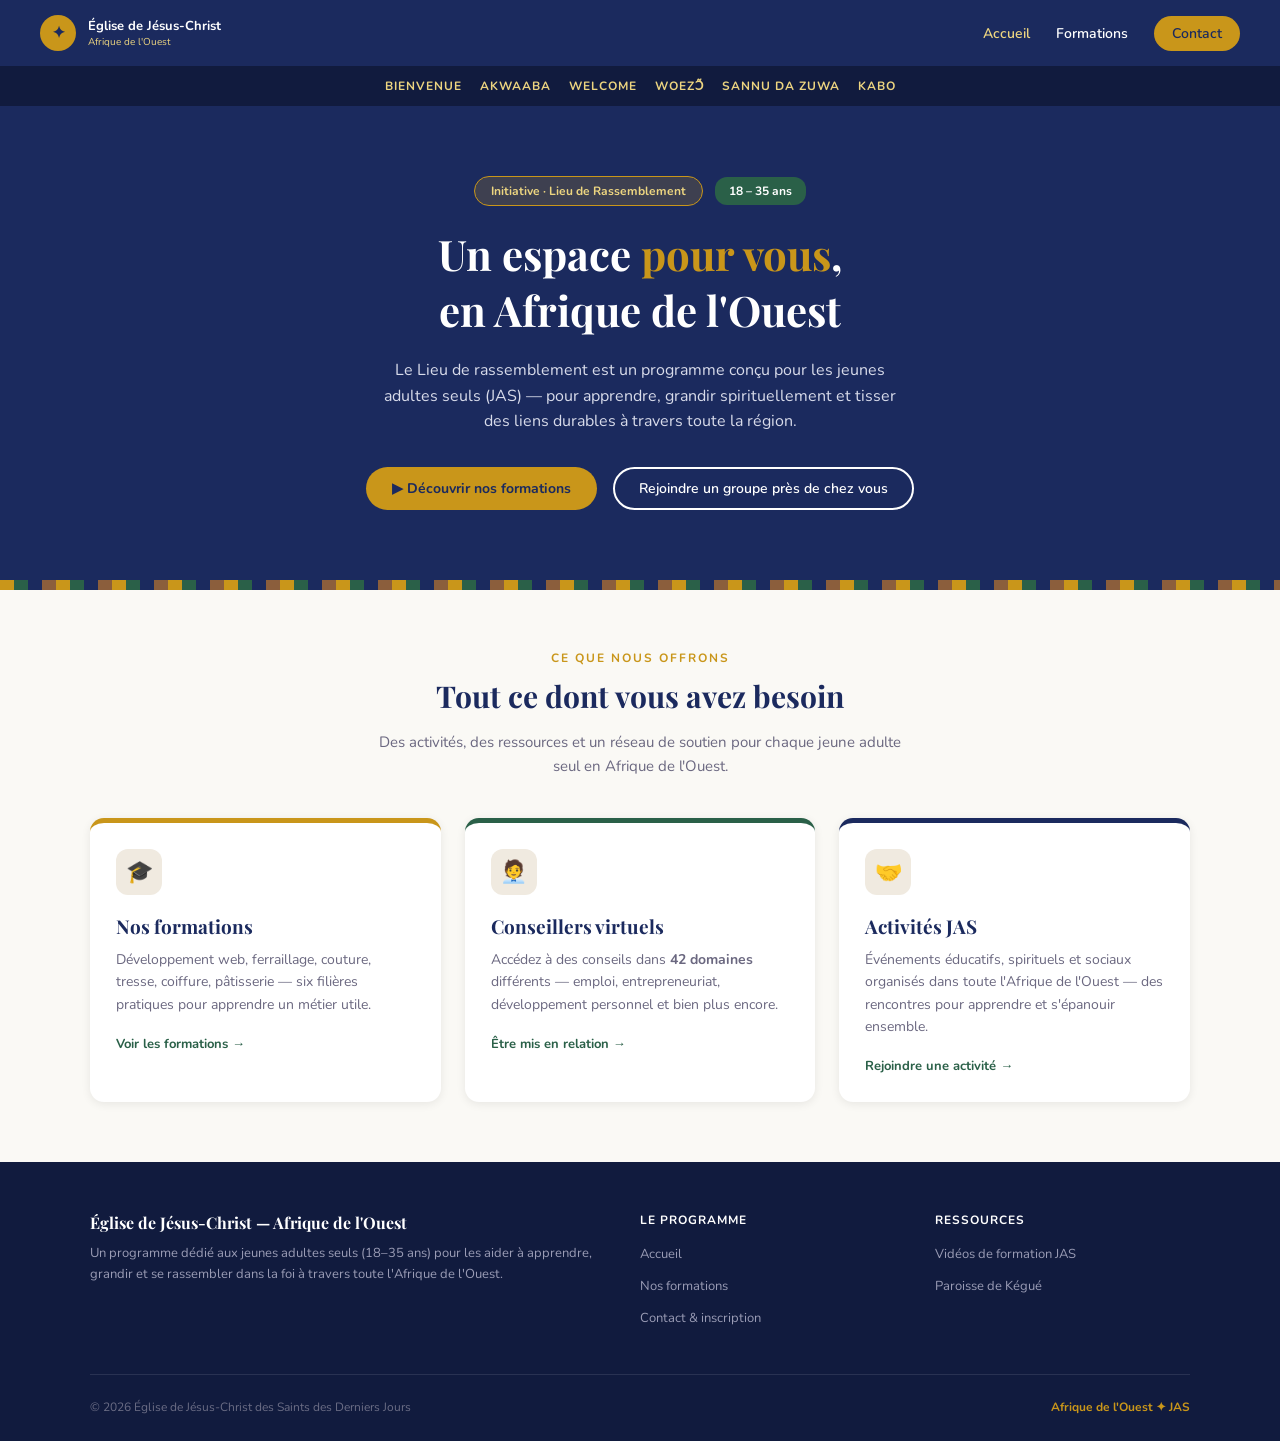
==== Nouveau dossier/index.html @ 0c87957f "add a new directory" ====
<!DOCTYPE html>
<html lang="fr">
<head>
  <meta charset="UTF-8">
  <meta name="viewport" content="width=device-width, initial-scale=1.0">
  <title>Lieu de rassemblement — Jeunes Adultes Seuls, Afrique de l'Ouest</title>
  <meta name="description" content="Le Lieu de rassemblement est un programme pour les jeunes adultes seuls (18-35 ans) en Afrique de l'Ouest : activités, ressources et accompagnement.">
  <link href="https://fonts.googleapis.com/css2?family=Playfair+Display:wght@400;700;900&family=Nunito:wght@300;400;600;700&display=swap" rel="stylesheet">
  <link rel="stylesheet" href="style.css">
</head>
<body>

<!-- ─── NAVBAR ─── -->
<nav>
  <a href="index.html" class="nav-logo">
    <div class="nav-logo-icon">✦</div>
    <div>
      <div class="nav-logo-main">Église de Jésus-Christ</div>
      <div class="nav-logo-sub">Afrique de l'Ouest</div>
    </div>
  </a>
  <ul class="nav-links">
    <li><a href="index.html" class="active">Accueil</a></li>
    <li><a href="formations.html">Formations</a></li>
    <li><a href="contact.html" class="nav-cta">Contact</a></li>
  </ul>
</nav>

<!-- ─── BANDEAU DE BIENVENUE ─── -->
<!-- ⚠️ Ces mots sont un essai de "bienvenue" dans plusieurs langues
     d'Afrique de l'Ouest, à vérifier / corriger avant de rendre le devoir -->
<div class="bandeau-bienvenue">
  <span class="bandeau-mot">Bienvenue</span>
  <span class="bandeau-mot">Akwaaba</span>
  <span class="bandeau-mot">Welcome</span>
  <span class="bandeau-mot">Woezɔ̃</span>
  <span class="bandeau-mot">Sannu da zuwa</span>
  <span class="bandeau-mot">Kabo</span>
</div>

<!-- ─── HERO ─── -->
<section class="hero">
  <div class="hero-badge">Initiative · Lieu de Rassemblement</div>
  <span class="hero-age">18 – 35 ans</span>
  <h1>Un espace <em>pour vous</em>,<br>en Afrique de l'Ouest</h1>
  <p class="hero-sub">
    Le Lieu de rassemblement est un programme conçu pour les jeunes adultes seuls (JAS) —
    pour apprendre, grandir spirituellement et tisser des liens durables à travers toute la région.
  </p>
  <div class="hero-actions">
    <a href="formations.html" class="btn-primary">▶ Découvrir nos formations</a>
    <a href="contact.html" class="btn-outline">Rejoindre un groupe près de chez vous</a>
  </div>
</section>

<div class="kente"></div>

<!-- ─── OFFRES ─── -->
<section class="cards-section">
  <div class="cards-hd">
    <div class="section-label">Ce que nous offrons</div>
    <h2 class="section-title">Tout ce dont vous avez besoin</h2>
    <p class="section-desc">Des activités, des ressources et un réseau de soutien pour chaque jeune adulte seul en Afrique de l'Ouest.</p>
  </div>
  <div class="cards-grid">

    <div class="card">
      <div class="card-icon">🎓</div>
      <h3>Nos formations</h3>
      <p>Développement web, ferraillage, couture, tresse, coiffure, pâtisserie — six filières pratiques pour apprendre un métier utile.</p>
      <a href="formations.html" class="card-link">Voir les formations →</a>
    </div>

    <div class="card card-green">
      <div class="card-icon">🧑‍💼</div>
      <h3>Conseillers virtuels</h3>
      <p>Accédez à des conseils dans <strong>42 domaines</strong> différents — emploi, entrepreneuriat, développement personnel et bien plus encore.</p>
      <a href="contact.html" class="card-link">Être mis en relation →</a>
    </div>

    <div class="card card-navy">
      <div class="card-icon">🤝</div>
      <h3>Activités JAS</h3>
      <p>Événements éducatifs, spirituels et sociaux organisés dans toute l'Afrique de l'Ouest — des rencontres pour apprendre et s'épanouir ensemble.</p>
      <a href="contact.html" class="card-link">Rejoindre une activité →</a>
    </div>

  </div>
</section>

<!-- ─── PIED DE PAGE ─── -->
<footer>
  <div class="footer-inner">
    <div class="footer-top">
      <div class="fbrand">
        <h4>Église de Jésus-Christ — Afrique de l'Ouest</h4>
        <p>Un programme dédié aux jeunes adultes seuls (18–35 ans) pour les aider à apprendre, grandir et se rassembler dans la foi à travers toute l'Afrique de l'Ouest.</p>
      </div>
      <div class="fcol">
        <h5>Le programme</h5>
        <ul>
          <li><a href="index.html">Accueil</a></li>
          <li><a href="formations.html">Nos formations</a></li>
          <li><a href="contact.html">Contact &amp; inscription</a></li>
        </ul>
      </div>
      <div class="fcol">
        <h5>Ressources</h5>
        <ul>
          <li><a href="https://www.youtube.com/playlist?list=PLsImnSnI11I7fehPz9nurvhtqoldoaC2j" target="_blank" rel="noopener">Vidéos de formation JAS</a></li>
          <li><a href="https://maps.app.goo.gl/mae8pg2AJkW2jbD5A" target="_blank" rel="noopener">Paroisse de Kégué</a></li>
        </ul>
      </div>
    </div>
    <div class="footer-bot">
      <span>© 2026 Église de Jésus-Christ des Saints des Derniers Jours</span>
      <span class="accent">Afrique de l'Ouest ✦ JAS</span>
    </div>
  </div>
</footer>

</body>
</html>
---- Nouveau dossier/style.css ----
/* =========================================================
   Lieu de rassemblement — Jeunes Adultes Seuls (Afrique de l'Ouest)
   Feuille de style commune — index.html / a-propos.html / contact.html

   Palette de couleurs utilisée dans tout le site
   (pas de variables CSS pour l'instant, donc on recopie
   ces codes directement dans chaque règle) :
   - Bleu nuit (navy)   : #1B2A5E
   - Bleu nuit foncé    : #111B3E
   - Doré (gold)        : #C9961A
   - Doré clair         : #EDD580
   - Vert               : #2A6048
   - Fond crème         : #FAF9F5
   - Fond crème foncé   : #F0EAE0
   - Texte gris foncé   : #6B6880
   ========================================================= */

* {
  margin: 0;
  padding: 0;
  box-sizing: border-box;
}

body {
  font-family: 'Nunito', sans-serif;
  background-color: #FAF9F5;
  color: #181828;
}

/* ───────────────── BARRE DE NAVIGATION ─────────────────
   Flexbox : le logo à gauche, les liens à droite,
   tout centré verticalement */
nav {
  background-color: #1B2A5E;
  display: flex;
  justify-content: space-between;
  align-items: center;
  padding: 15px 40px;
}

.nav-logo {
  display: flex;
  align-items: center;
  gap: 12px;
  text-decoration: none;
}

.nav-logo-icon {
  width: 36px;
  height: 36px;
  background-color: #C9961A;
  border-radius: 50%;
  display: flex;
  align-items: center;
  justify-content: center;
  font-weight: bold;
  color: #1B2A5E;
}

.nav-logo-main {
  font-size: 13px;
  font-weight: bold;
  color: #FFFFFF;
}

.nav-logo-sub {
  font-size: 10px;
  color: #EDD580;
}

.nav-links {
  display: flex;
  align-items: center;
  gap: 26px;
  list-style: none;
}

.nav-links a {
  color: #FFFFFF;
  text-decoration: none;
  font-size: 14px;
  font-weight: 600;
}

.nav-links a:hover {
  color: #C9961A;
}

.nav-links a.active {
  color: #EDD580;
}

.nav-links .nav-cta {
  background-color: #C9961A;
  color: #1B2A5E;
  padding: 8px 18px;
  border-radius: 20px;
}

/* ───────────────── BANDEAU DE BIENVENUE ─────────────────
   Pas d'animation : les mots s'affichent simplement les uns
   à côté des autres et passent à la ligne si besoin
   (flex-wrap: wrap) */
.bandeau-bienvenue {
  background-color: #111B3E;
  padding: 12px 20px;
  display: flex;
  flex-wrap: wrap;
  justify-content: center;
  gap: 18px;
}

.bandeau-mot {
  color: #EDD580;
  font-size: 12px;
  font-weight: bold;
  text-transform: uppercase;
  letter-spacing: 1px;
}

/* ───────────────── HERO (page d'accueil) ─────────────────
   Fond de couleur unie, tout centré avec text-align */
.hero {
  background-color: #1B2A5E;
  padding: 70px 40px;
  text-align: center;
}

.hero-badge {
  display: inline-block;
  background-color: rgba(201, 150, 26, 0.2);
  border: 1px solid #C9961A;
  color: #EDD580;
  font-size: 12px;
  font-weight: bold;
  padding: 6px 16px;
  border-radius: 20px;
  margin-bottom: 20px;
}

.hero-age {
  display: inline-block;
  background-color: #2A6048;
  color: #FFFFFF;
  font-size: 12px;
  font-weight: bold;
  padding: 6px 14px;
  border-radius: 12px;
  margin-bottom: 20px;
  margin-left: 8px;
}

.hero h1 {
  font-family: 'Playfair Display', serif;
  font-size: 42px;
  color: #FFFFFF;
  margin-bottom: 20px;
}

.hero h1 em {
  color: #C9961A;
  font-style: normal;
}

.hero-sub {
  font-size: 16px;
  color: #D8DBEA;
  max-width: 540px;
  margin: 0 auto 32px auto;
  line-height: 1.6;
}

.hero-actions {
  display: flex;
  gap: 16px;
  justify-content: center;
  flex-wrap: wrap;
}

/* ───────────────── PETIT EN-TÊTE (pages secondaires) ───────────────── */
.page-header {
  background-color: #1B2A5E;
  padding: 50px 40px;
  text-align: center;
}

.page-header h1 {
  font-family: 'Playfair Display', serif;
  font-size: 34px;
  color: #FFFFFF;
  margin-bottom: 14px;
}

.page-header p {
  font-size: 15px;
  color: #D8DBEA;
  max-width: 540px;
  margin: 0 auto;
  line-height: 1.6;
}

/* ───────────────── BOUTONS ───────────────── */
.btn-primary {
  background-color: #C9961A;
  color: #1B2A5E;
  font-size: 14px;
  font-weight: bold;
  padding: 12px 26px;
  border-radius: 30px;
  text-decoration: none;
  display: inline-block;
  border: none;
}

.btn-primary:hover {
  background-color: #EDD580;
}

.btn-outline {
  background-color: transparent;
  border: 2px solid #FFFFFF;
  color: #FFFFFF;
  font-size: 14px;
  font-weight: 600;
  padding: 10px 24px;
  border-radius: 30px;
  text-decoration: none;
  display: inline-block;
}

.btn-outline:hover {
  background-color: #FFFFFF;
  color: #1B2A5E;
}

.btn-green {
  background-color: #2A6048;
  color: #FFFFFF;
  font-size: 14px;
  font-weight: bold;
  padding: 12px 26px;
  border-radius: 30px;
  text-decoration: none;
  display: inline-block;
  border: none;
}

.btn-green:hover {
  background-color: #3D7D5F;
}

/* ───────────────── LISERÉ DE COULEUR ─────────────────
   Un simple dégradé répété, façon tissu kente */
.kente {
  height: 10px;
  background: repeating-linear-gradient(
    90deg,
    #C9961A 0px, #C9961A 14px,
    #2A6048 14px, #2A6048 28px,
    #1B2A5E 28px, #1B2A5E 42px,
    #8B5E3C 42px, #8B5E3C 56px
  );
}

/* ───────────────── TITRES DE SECTION ───────────────── */
.section-label {
  font-size: 12px;
  font-weight: bold;
  color: #C9961A;
  text-transform: uppercase;
  letter-spacing: 2px;
  margin-bottom: 10px;
}

.section-title {
  font-family: 'Playfair Display', serif;
  font-size: 30px;
  font-weight: bold;
  color: #1B2A5E;
  margin-bottom: 14px;
}

.section-desc {
  font-size: 15px;
  color: #6B6880;
  max-width: 540px;
  line-height: 1.6;
}

/* ───────────────── SECTION "CARTES" (page d'accueil) ─────────────────
   CSS Grid à 3 colonnes égales */
.cards-section {
  padding: 60px 40px;
}

.cards-hd {
  text-align: center;
  margin-bottom: 40px;
}

.cards-hd .section-desc {
  margin: 0 auto;
}

.cards-grid {
  display: grid;
  grid-template-columns: repeat(3, 1fr);
  gap: 24px;
  max-width: 1100px;
  margin: 0 auto;
}

.card {
  background-color: #FFFFFF;
  border-radius: 14px;
  padding: 26px;
  box-shadow: 0 2px 10px rgba(0, 0, 0, 0.08);
  border-top: 5px solid #C9961A;
}

.card.card-green {
  border-top-color: #2A6048;
}

.card.card-navy {
  border-top-color: #1B2A5E;
}

.card-icon {
  width: 46px;
  height: 46px;
  border-radius: 12px;
  background-color: #F0EAE0;
  display: flex;
  align-items: center;
  justify-content: center;
  font-size: 22px;
  margin-bottom: 18px;
}

.card h3 {
  font-family: 'Playfair Display', serif;
  font-size: 19px;
  color: #1B2A5E;
  margin-bottom: 10px;
}

.card p {
  font-size: 14px;
  color: #6B6880;
  line-height: 1.6;
  margin-bottom: 16px;
}

.card-link {
  color: #2A6048;
  font-size: 13px;
  font-weight: bold;
  text-decoration: none;
}

.card-link:hover {
  text-decoration: underline;
}

/* ───────────────── PAGE FORMATIONS ─────────────────
   Grid à 3 colonnes : une carte par formation, avec une
   photo en haut (img), un titre, un texte et deux infos
   pratiques (durée / niveau) en bas */
.formations-section {
  padding: 60px 40px;
}

.formations-grid {
  display: grid;
  grid-template-columns: repeat(3, 1fr);
  gap: 26px;
  max-width: 1100px;
  margin: 0 auto;
}

.formation-card {
  background-color: #FFFFFF;
  border-radius: 14px;
  overflow: hidden;
  box-shadow: 0 2px 10px rgba(0, 0, 0, 0.08);
}

.formation-card img {
  width: 100%;
  height: 170px;
  object-fit: cover;
  display: block;
}

/* Pour la formation sans photo : un bloc de couleur uni
   de la même hauteur que les images, pour que toutes les
   cartes restent alignées dans la grille */
.formation-img-vide {
  width: 100%;
  height: 170px;
  background-color: #1B2A5E;
  display: flex;
  align-items: center;
  justify-content: center;
  font-size: 46px;
}

.formation-body {
  padding: 22px;
}

.formation-body h3 {
  font-family: 'Playfair Display', serif;
  font-size: 18px;
  color: #1B2A5E;
  margin-bottom: 8px;
}

.formation-body p {
  font-size: 13.5px;
  color: #6B6880;
  line-height: 1.6;
  margin-bottom: 16px;
}

.formation-meta {
  display: flex;
  gap: 10px;
  margin-bottom: 16px;
  flex-wrap: wrap;
}

.formation-tag {
  background-color: #F0EAE0;
  color: #1B2A5E;
  font-size: 11px;
  font-weight: bold;
  padding: 5px 12px;
  border-radius: 20px;
}
/* ───────────────── PAGE CONTACT ─────────────────
   Grid à 2 colonnes : infos à gauche, formulaire à droite */
.contact-section {
  padding: 60px 40px;
}

.contact-inner {
  max-width: 1100px;
  margin: 0 auto;
  display: grid;
  grid-template-columns: 1fr 1.3fr;
  gap: 50px;
}

.contact-infos {
  display: flex;
  flex-direction: column;
  gap: 24px;
}

.info-item {
  display: flex;
  gap: 14px;
  align-items: flex-start;
}

.info-icon {
  width: 40px;
  height: 40px;
  border-radius: 10px;
  background-color: #F0EAE0;
  display: flex;
  align-items: center;
  justify-content: center;
  font-size: 18px;
  flex-shrink: 0;
}

.info-item h4 {
  font-size: 14px;
  font-weight: bold;
  color: #1B2A5E;
  margin-bottom: 4px;
}

.info-item p,
.info-item a {
  font-size: 13px;
  color: #6B6880;
  text-decoration: none;
}

.info-item a:hover {
  color: #2A6048;
}

.contact-form {
  background-color: #FFFFFF;
  border-radius: 16px;
  padding: 32px;
  box-shadow: 0 2px 14px rgba(0, 0, 0, 0.07);
}

.form-row {
  display: grid;
  grid-template-columns: 1fr 1fr;
  gap: 16px;
}

.field {
  margin-bottom: 16px;
}

.field label {
  display: block;
  font-size: 13px;
  font-weight: bold;
  color: #1B2A5E;
  margin-bottom: 6px;
}

.field input,
.field select,
.field textarea {
  width: 100%;
  padding: 10px 12px;
  font-family: 'Nunito', sans-serif;
  font-size: 14px;
  color: #181828;
  border: 1.5px solid #E4E0D6;
  border-radius: 8px;
  background-color: #FAF9F5;
}

.field textarea {
  min-height: 100px;
}

/* ───────────────── PIED DE PAGE ─────────────────
   Grid à 3 colonnes */
footer {
  background-color: #111B3E;
  padding: 50px 40px 26px 40px;
}

.footer-inner {
  max-width: 1100px;
  margin: 0 auto;
}

.footer-top {
  display: grid;
  grid-template-columns: 2fr 1fr 1fr;
  gap: 40px;
  padding-bottom: 36px;
  border-bottom: 1px solid rgba(255, 255, 255, 0.1);
  margin-bottom: 24px;
}

.fbrand h4 {
  color: #FFFFFF;
  font-family: 'Playfair Display', serif;
  font-size: 16px;
  margin-bottom: 10px;
}

.fbrand p {
  font-size: 13px;
  color: #9A9CB5;
  line-height: 1.6;
}

.fcol h5 {
  color: #FFFFFF;
  font-size: 12px;
  text-transform: uppercase;
  letter-spacing: 1px;
  margin-bottom: 14px;
}

.fcol ul {
  list-style: none;
}

.fcol li {
  margin-bottom: 10px;
}

.fcol a {
  color: #9A9CB5;
  text-decoration: none;
  font-size: 13px;
}

.fcol a:hover {
  color: #C9961A;
}

.footer-bot {
  display: flex;
  justify-content: space-between;
  align-items: center;
  font-size: 12px;
  color: #6B6D85;
  flex-wrap: wrap;
  gap: 10px;
}

.footer-bot .accent {
  color: #C9961A;
  font-weight: bold;
}

/* ───────────────── RESPONSIVE ─────────────────
   Sous 800px : tout repasse en une colonne */
@media (max-width: 800px) {
  nav {
    padding: 12px 20px;
    flex-wrap: wrap;
    gap: 10px;
  }
  .hero, .page-header, .cards-section, .feature-section,
  .resources-section, .gallery-section, .contact-section {
    padding-left: 20px;
    padding-right: 20px;
  }
  .cards-grid,
  .resources-grid,
  .footer-top {
    grid-template-columns: 1fr;
  }
  .feature-inner,
  .contact-inner {
    grid-template-columns: 1fr;
    gap: 30px;
  }
  .gallery-grid {
    grid-template-columns: 1fr 1fr;
  }
  .form-row {
    grid-template-columns: 1fr;
  }
}
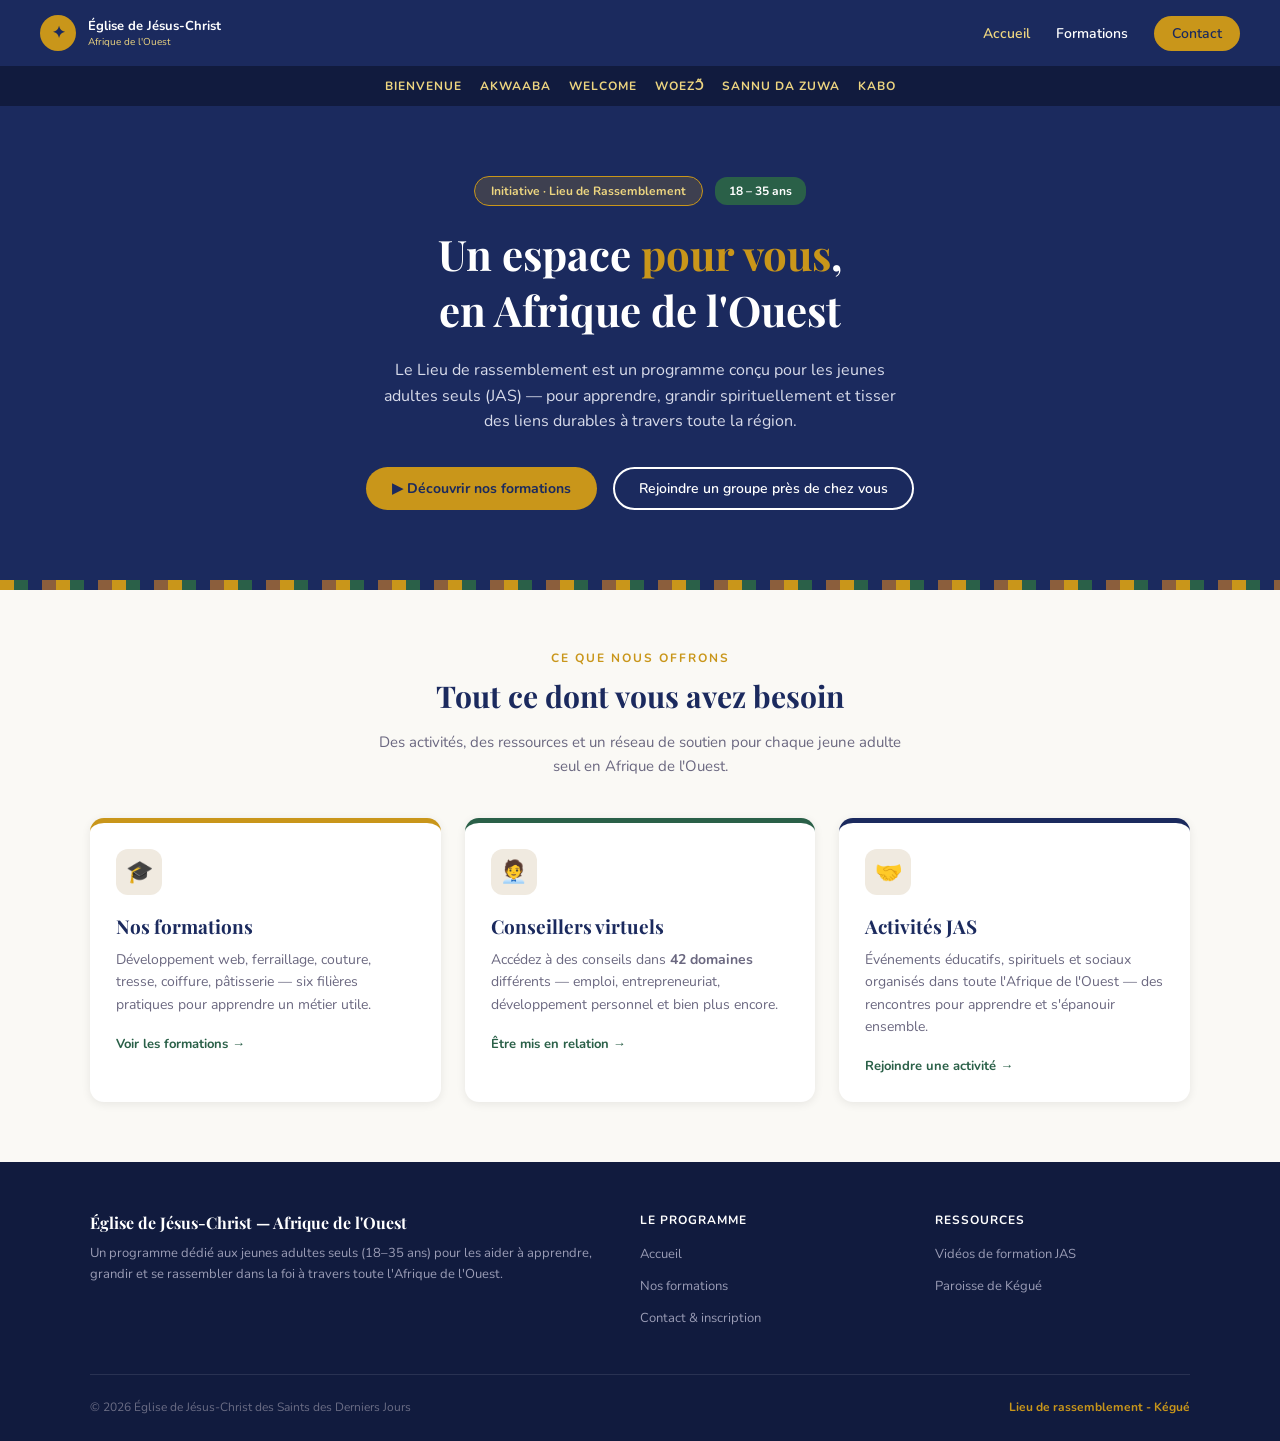
==== commit 39f2cdf5: "Add img" ====
--- a/Nouveau dossier/index.html
+++ b/Nouveau dossier/index.html
@@ -26,9 +26,6 @@
   </ul>
 </nav>
 
-<!-- ─── BANDEAU DE BIENVENUE ─── -->
-<!-- ⚠️ Ces mots sont un essai de "bienvenue" dans plusieurs langues
-     d'Afrique de l'Ouest, à vérifier / corriger avant de rendre le devoir -->
 <div class="bandeau-bienvenue">
   <span class="bandeau-mot">Bienvenue</span>
   <span class="bandeau-mot">Akwaaba</span>
@@ -114,10 +111,9 @@
     </div>
     <div class="footer-bot">
       <span>© 2026 Église de Jésus-Christ des Saints des Derniers Jours</span>
-      <span class="accent">Afrique de l'Ouest ✦ JAS</span>
+      <span class="accent">Lieu de rassemblement - Kégué</span>
     </div>
   </div>
 </footer>
-
 </body>
 </html>
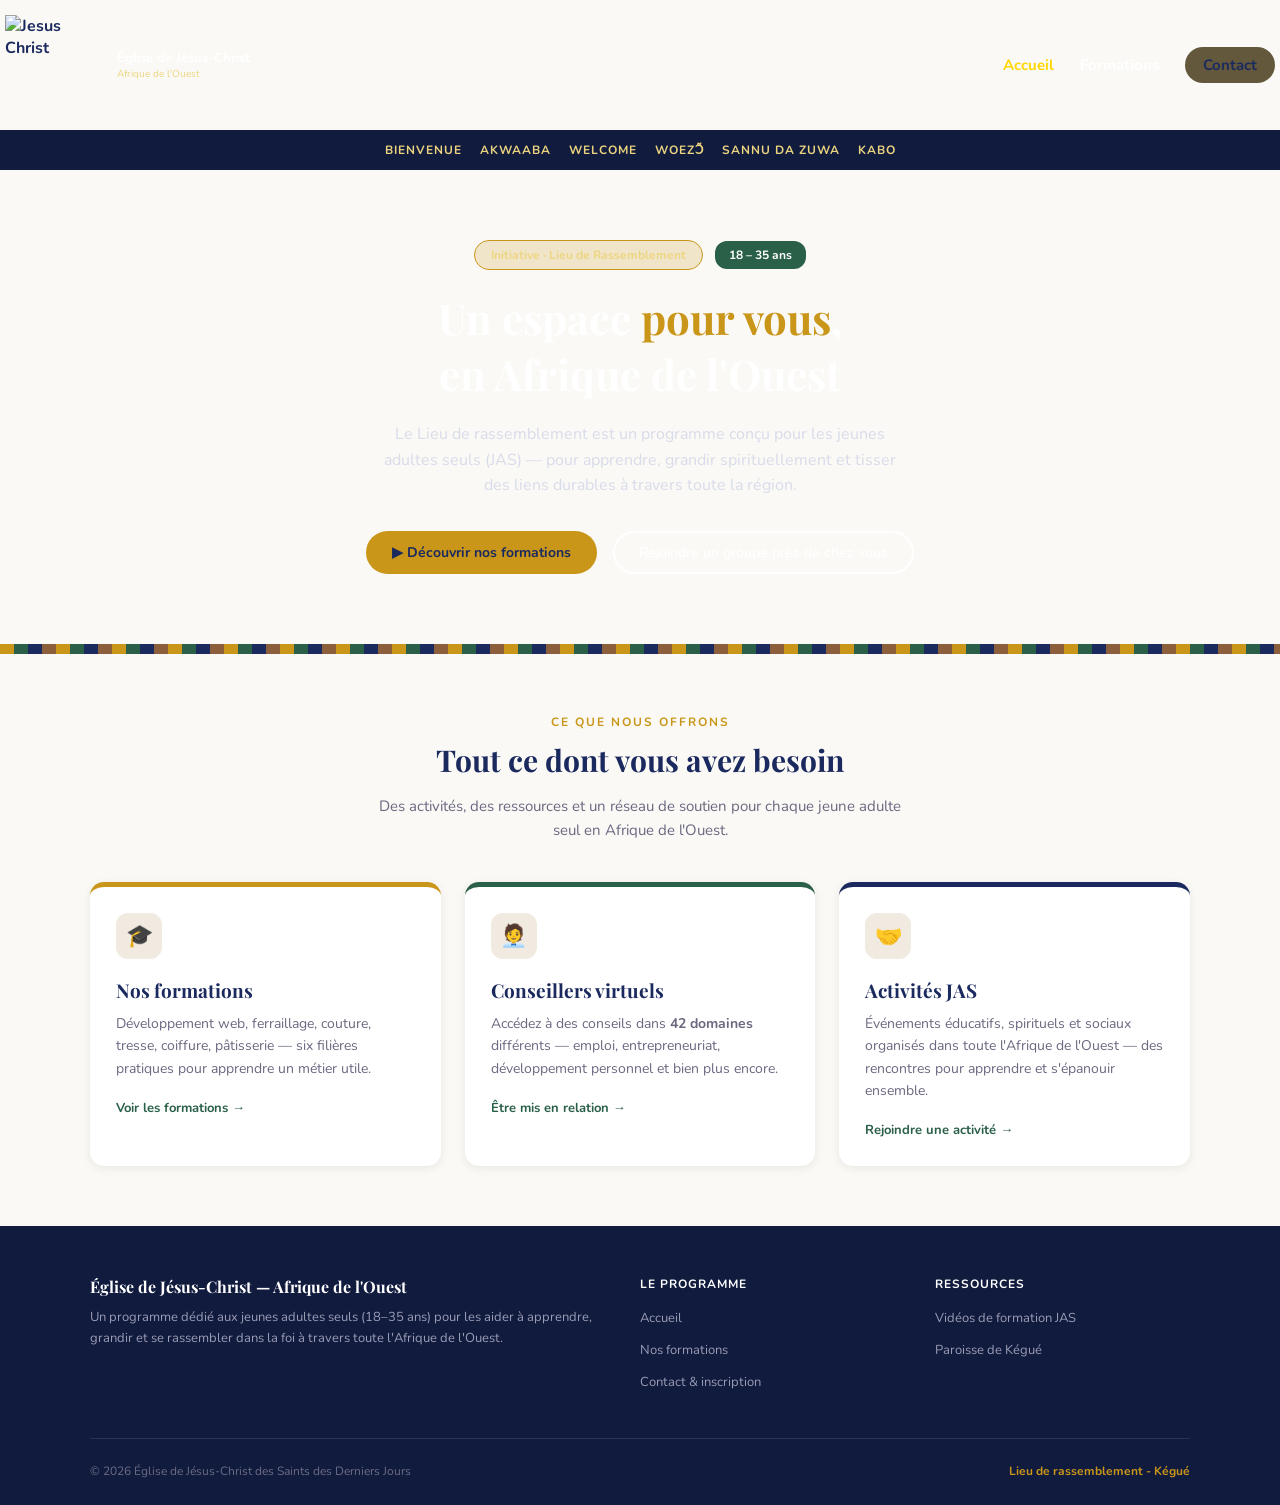
==== commit ecd23883: "Add nnew img and change style.css" ====
--- a/Nouveau dossier/index.html
+++ b/Nouveau dossier/index.html
@@ -10,10 +10,11 @@
 </head>
 <body>
 
+  <div class="hero-background">
 <!-- ─── NAVBAR ─── -->
 <nav>
   <a href="index.html" class="nav-logo">
-    <div class="nav-logo-icon">✦</div>
+    <div class="nav-logo-icon"><img src="iconeJas.png" alt="Jesus Christ"></div>
     <div>
       <div class="nav-logo-main">Église de Jésus-Christ</div>
       <div class="nav-logo-sub">Afrique de l'Ouest</div>
@@ -21,7 +22,7 @@
   </a>
   <ul class="nav-links">
     <li><a href="index.html" class="active">Accueil</a></li>
-    <li><a href="formations.html">Formations</a></li>
+    <li><a href="formations.html" class="fix">Formations</a></li>
     <li><a href="contact.html" class="nav-cta">Contact</a></li>
   </ul>
 </nav>
@@ -49,6 +50,7 @@
     <a href="contact.html" class="btn-outline">Rejoindre un groupe près de chez vous</a>
   </div>
 </section>
+</div>
 
 <div class="kente"></div>
 
--- a/Nouveau dossier/style.css
+++ b/Nouveau dossier/style.css
@@ -1,20 +1,3 @@
-/* =========================================================
-   Lieu de rassemblement — Jeunes Adultes Seuls (Afrique de l'Ouest)
-   Feuille de style commune — index.html / a-propos.html / contact.html
-
-   Palette de couleurs utilisée dans tout le site
-   (pas de variables CSS pour l'instant, donc on recopie
-   ces codes directement dans chaque règle) :
-   - Bleu nuit (navy)   : #1B2A5E
-   - Bleu nuit foncé    : #111B3E
-   - Doré (gold)        : #C9961A
-   - Doré clair         : #EDD580
-   - Vert               : #2A6048
-   - Fond crème         : #FAF9F5
-   - Fond crème foncé   : #F0EAE0
-   - Texte gris foncé   : #6B6880
-   ========================================================= */
-
 * {
   margin: 0;
   padding: 0;
@@ -26,16 +9,21 @@
   background-color: #FAF9F5;
   color: #181828;
 }
-
+.hero-background {
+  background-image: url('image_logo.jpg');
+  background-size: cover;
+  background-position: center;
+  background-repeat: no-repeat;
+}
 /* ───────────────── BARRE DE NAVIGATION ─────────────────
    Flexbox : le logo à gauche, les liens à droite,
-   tout centré verticalement */
+   tout centré verticalement */ 
 nav {
-  background-color: #1B2A5E;
+  background-color: transparent;
   display: flex;
   justify-content: space-between;
   align-items: center;
-  padding: 15px 40px;
+  padding: 15px 5px;
 }
 
 .nav-logo {
@@ -46,15 +34,18 @@
 }
 
 .nav-logo-icon {
-  width: 36px;
-  height: 36px;
-  background-color: #C9961A;
-  border-radius: 50%;
+  width: 100px;
+  height: 100px;
   display: flex;
   align-items: center;
   justify-content: center;
   font-weight: bold;
   color: #1B2A5E;
+}
+.nav-logo-icon img {
+  width: 100%;
+  height: 100%;
+  object-fit: contain;
 }
 
 .nav-logo-main {
@@ -73,25 +64,34 @@
   align-items: center;
   gap: 26px;
   list-style: none;
+  justyfy-content: center;
 }
 
 .nav-links a {
   color: #FFFFFF;
   text-decoration: none;
-  font-size: 14px;
-  font-weight: 600;
+  font-size: 15px;
+  font-weight: 700;
 }
 
 .nav-links a:hover {
-  color: #C9961A;
+  color: #ffffff;
+  bacgkground-color: #C9961A;
 }
 
 .nav-links a.active {
-  color: #EDD580;
+  color: gold;
+}
+.nav-links a.active:hover {
+  color: #ffffff;
+}
+.nav-links .fix {
+  color: #ffffff;
+  font-weight: bold;
 }
 
 .nav-links .nav-cta {
-  background-color: #C9961A;
+  background-color: #63583c;
   color: #1B2A5E;
   padding: 8px 18px;
   border-radius: 20px;
@@ -121,7 +121,7 @@
 /* ───────────────── HERO (page d'accueil) ─────────────────
    Fond de couleur unie, tout centré avec text-align */
 .hero {
-  background-color: #1B2A5E;
+  background-color: transparent;
   padding: 70px 40px;
   text-align: center;
 }
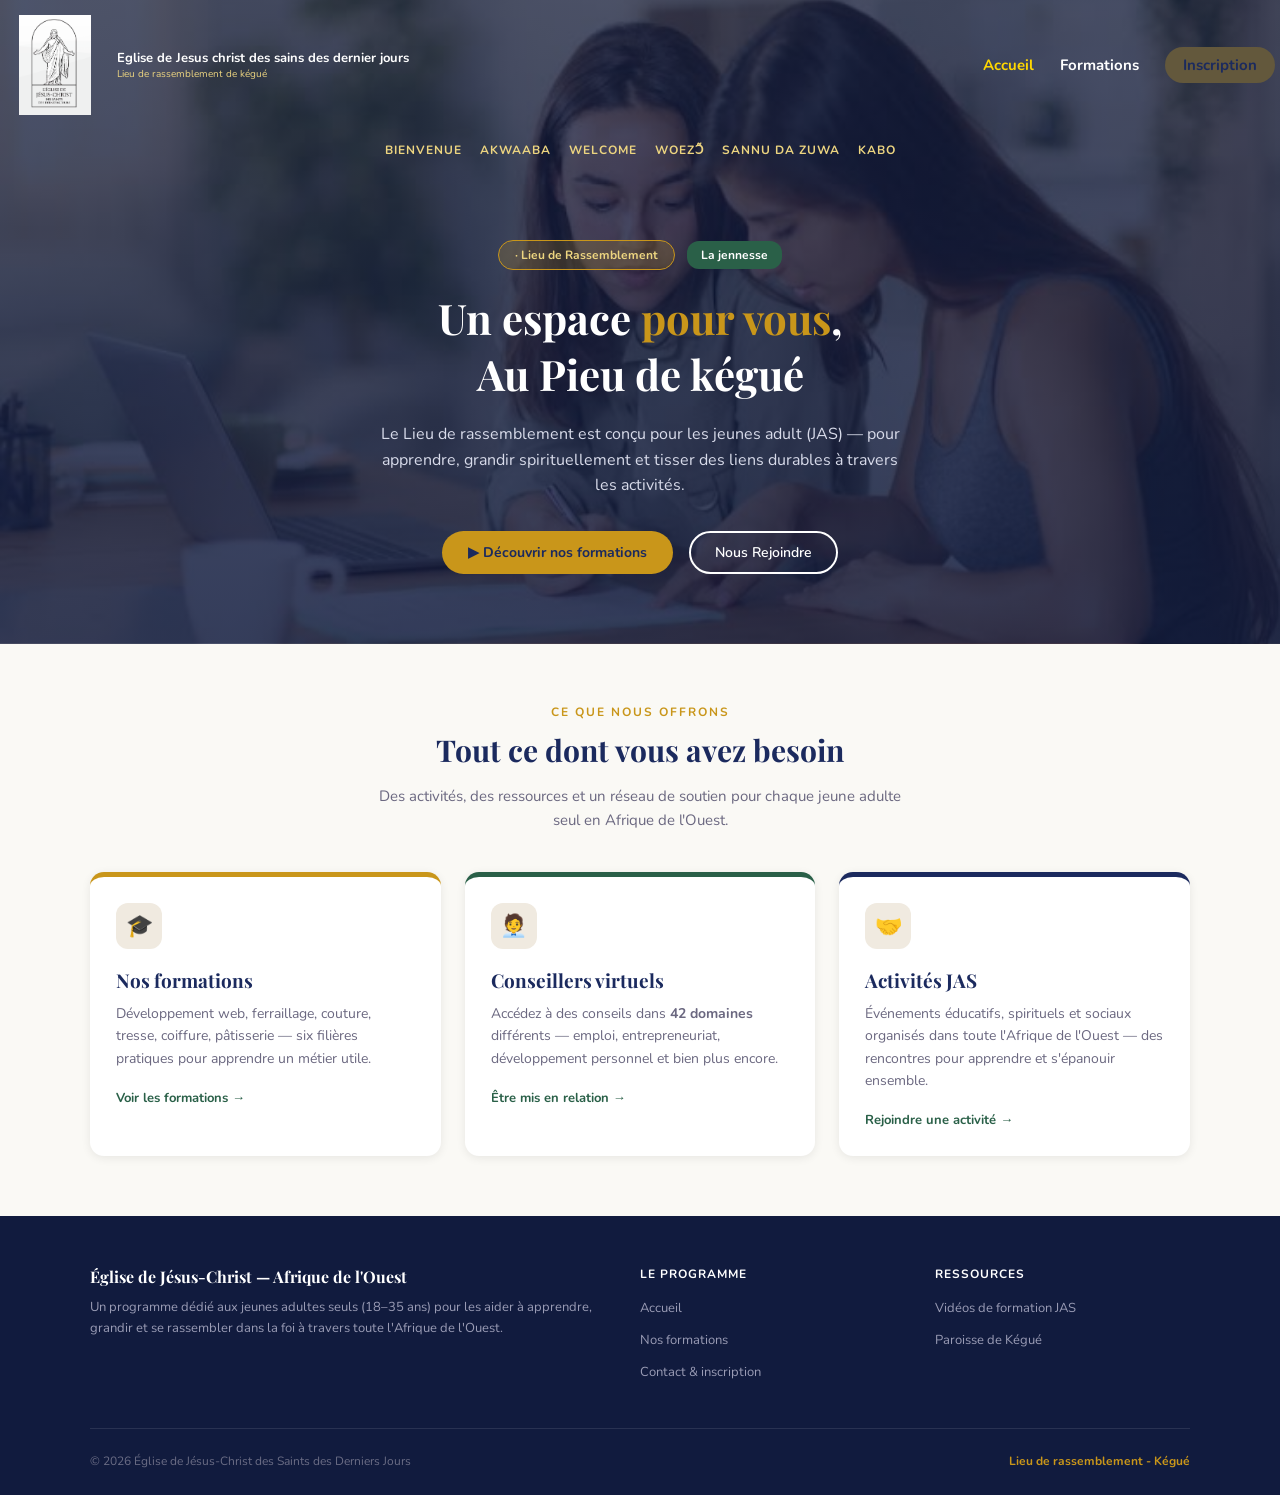
==== commit 1b33b866: "Add new img for nav change style.css" ====
--- a/Nouveau dossier/index.html
+++ b/Nouveau dossier/index.html
@@ -16,14 +16,14 @@
   <a href="index.html" class="nav-logo">
     <div class="nav-logo-icon"><img src="iconeJas.png" alt="Jesus Christ"></div>
     <div>
-      <div class="nav-logo-main">Église de Jésus-Christ</div>
-      <div class="nav-logo-sub">Afrique de l'Ouest</div>
+      <div class="nav-logo-main">Eglise de Jesus christ des sains des dernier jours</div>
+      <div class="nav-logo-sub">Lieu de rassemblement de kégué</div>
     </div>
   </a>
   <ul class="nav-links">
     <li><a href="index.html" class="active">Accueil</a></li>
     <li><a href="formations.html" class="fix">Formations</a></li>
-    <li><a href="contact.html" class="nav-cta">Contact</a></li>
+    <li><a href="contact.html" class="nav-cta">Inscription</a></li>
   </ul>
 </nav>
 
@@ -38,21 +38,19 @@
 
 <!-- ─── HERO ─── -->
 <section class="hero">
-  <div class="hero-badge">Initiative · Lieu de Rassemblement</div>
-  <span class="hero-age">18 – 35 ans</span>
-  <h1>Un espace <em>pour vous</em>,<br>en Afrique de l'Ouest</h1>
+  <div class="hero-badge"> · Lieu de Rassemblement</div>
+  <span class="hero-age">La jennesse</span>
+  <h1>Un espace <em>pour vous</em>,<br>Au Pieu de kégué</h1>
   <p class="hero-sub">
-    Le Lieu de rassemblement est un programme conçu pour les jeunes adultes seuls (JAS) —
-    pour apprendre, grandir spirituellement et tisser des liens durables à travers toute la région.
+    Le Lieu de rassemblement est conçu pour les jeunes adult (JAS) —
+    pour apprendre, grandir spirituellement et tisser des liens durables à travers les activités.
   </p>
   <div class="hero-actions">
     <a href="formations.html" class="btn-primary">▶ Découvrir nos formations</a>
-    <a href="contact.html" class="btn-outline">Rejoindre un groupe près de chez vous</a>
+    <a href="contact.html" class="btn-outline">Nous Rejoindre</a>
   </div>
 </section>
 </div>
-
-<div class="kente"></div>
 
 <!-- ─── OFFRES ─── -->
 <section class="cards-section">
--- a/Nouveau dossier/style.css
+++ b/Nouveau dossier/style.css
@@ -10,7 +10,7 @@
   color: #181828;
 }
 .hero-background {
-  background-image: url('image_logo.jpg');
+  background-image: linear-gradient(rgba(17, 27, 62, 0.75), rgba(17, 27, 62, 0.85)), url('images.jfif');
   background-size: cover;
   background-position: center;
   background-repeat: no-repeat;
@@ -64,7 +64,6 @@
   align-items: center;
   gap: 26px;
   list-style: none;
-  justyfy-content: center;
 }
 
 .nav-links a {
@@ -76,7 +75,6 @@
 
 .nav-links a:hover {
   color: #ffffff;
-  bacgkground-color: #C9961A;
 }
 
 .nav-links a.active {
@@ -102,7 +100,7 @@
    à côté des autres et passent à la ligne si besoin
    (flex-wrap: wrap) */
 .bandeau-bienvenue {
-  background-color: #111B3E;
+  background-color: transparent;
   padding: 12px 20px;
   display: flex;
   flex-wrap: wrap;
@@ -247,19 +245,6 @@
 
 .btn-green:hover {
   background-color: #3D7D5F;
-}
-
-/* ───────────────── LISERÉ DE COULEUR ─────────────────
-   Un simple dégradé répété, façon tissu kente */
-.kente {
-  height: 10px;
-  background: repeating-linear-gradient(
-    90deg,
-    #C9961A 0px, #C9961A 14px,
-    #2A6048 14px, #2A6048 28px,
-    #1B2A5E 28px, #1B2A5E 42px,
-    #8B5E3C 42px, #8B5E3C 56px
-  );
 }
 
 /* ───────────────── TITRES DE SECTION ───────────────── */
